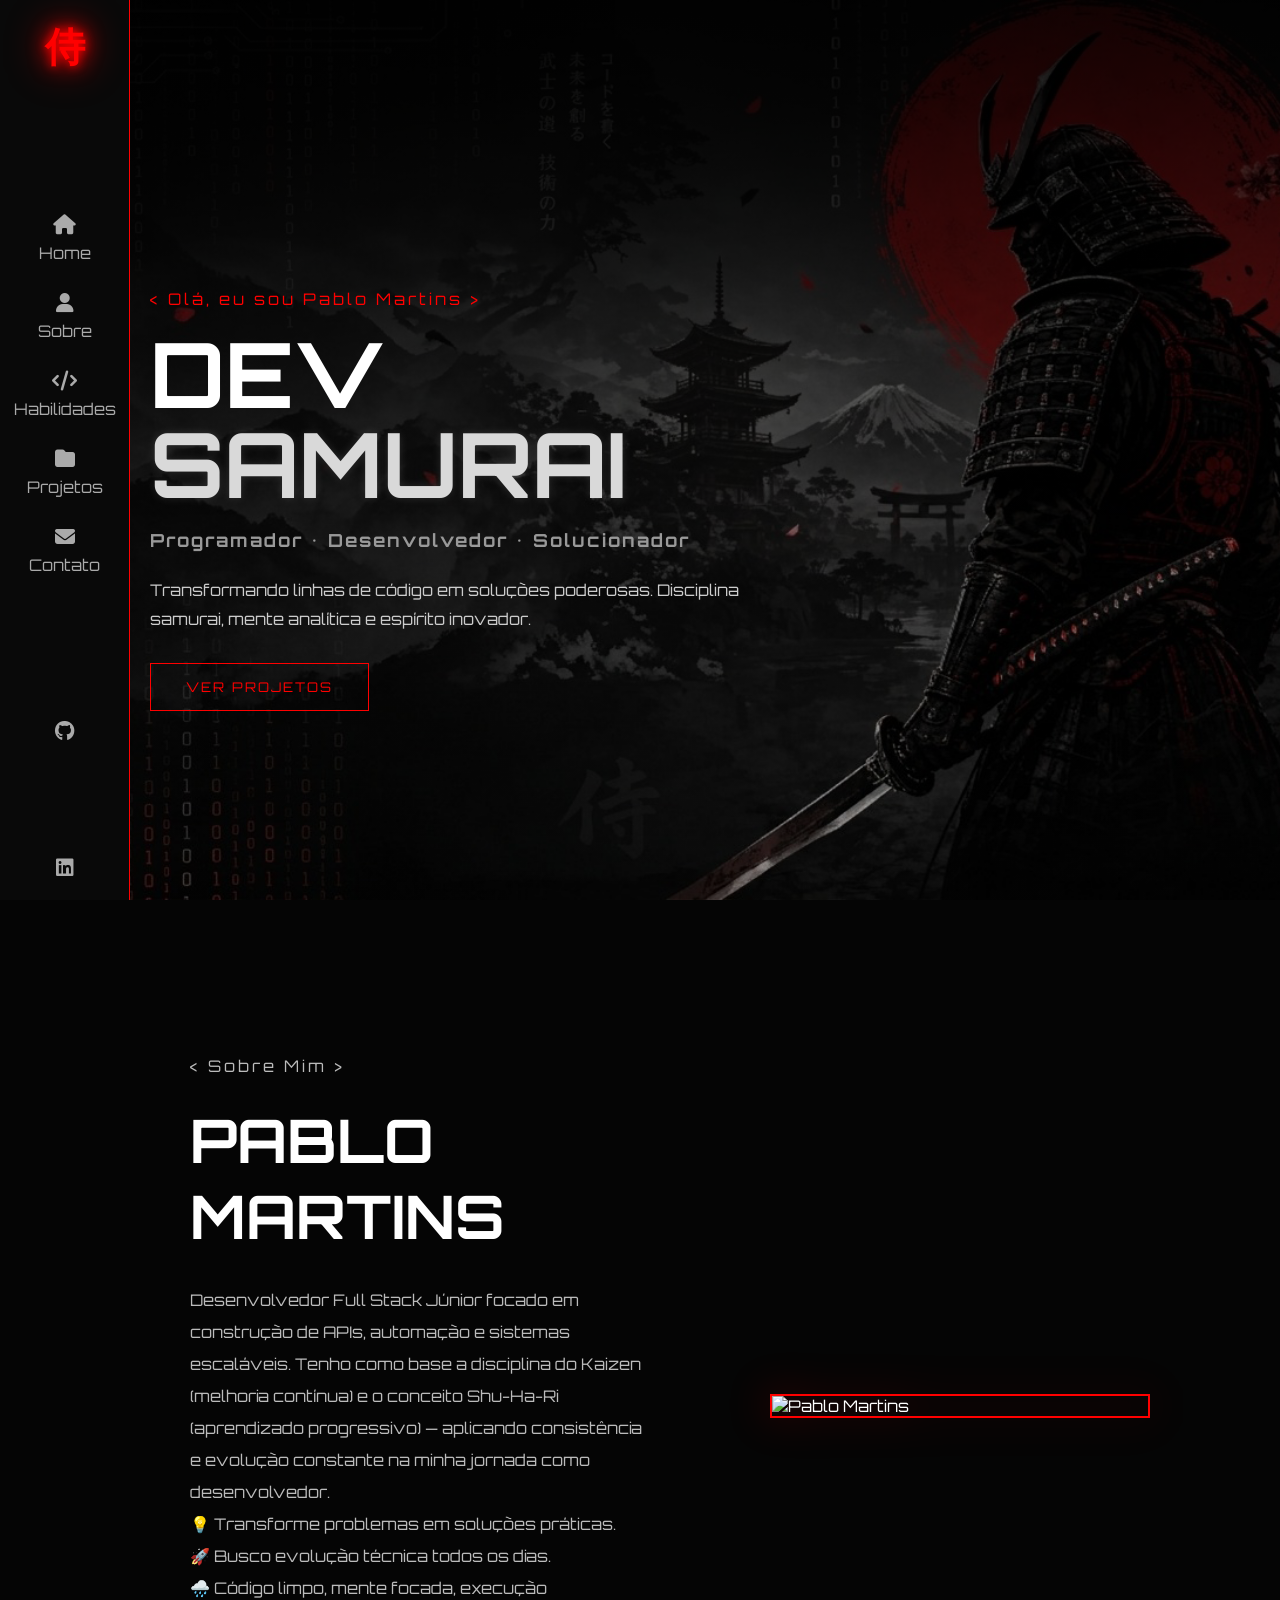
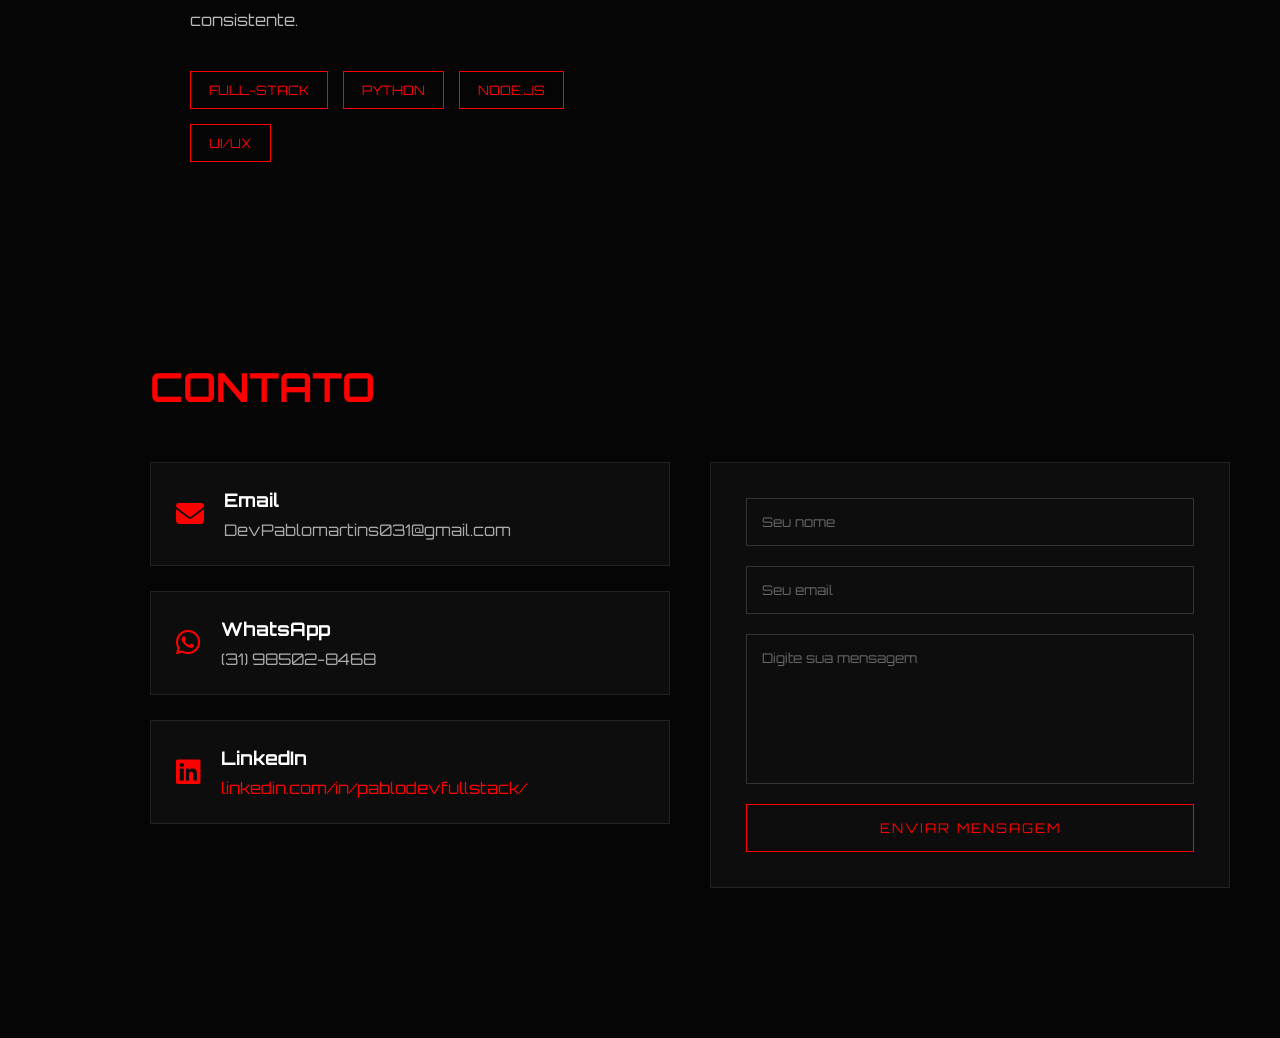
==== index.html @ 0fcc684b "refactor: recria arquitetura profissional do portfolio" ====
<!doctype html>
<html lang="pt-BR">

<head>
  <meta charset="UTF-8" />
  <meta name="viewport" content="width=device-width, initial-scale=1.0" />

  <title>Dev Samurai | Portfólio</title>

  <!-- CSS -->
  <link rel="stylesheet" href="assets/css/style.css" />

  <!-- Fonte futurista -->
  <link href="https://fonts.googleapis.com/css2?family=Orbitron:wght@400;700&display=swap" rel="stylesheet" />

  <!-- Ícones -->
  <link rel="stylesheet" href="https://cdnjs.cloudflare.com/ajax/libs/font-awesome/6.5.1/css/all.min.css" />
</head>

<body>
  <!-- FUNDO -->
  <div class="background"></div>

  <!-- BARRA LATERAL -->
  <aside class="sidebar">
    <div class="logo">
      <h1>侍</h1>
    </div>
    <nav>
      <ul>
        <li>
          <a href="#home">
            <i class="fa-solid fa-house"></i>
            Home
          </a>
        </li>

        <li>
          <a href="#sobre">
            <i class="fa-solid fa-user"></i>
            Sobre
          </a>
        </li>

        <li>
          <a href="habilidades.html">
            <i class="fa-solid fa-code"></i>
            Habilidades
          </a>
        </li>

        <li>
          <a href="projetos.html">
            <i class="fa-solid fa-folder"></i>
            Projetos
          </a>
        </li>

        <li>
          <a href="#contato">
            <i class="fa-solid fa-envelope"></i>
            Contato
          </a>
        </li>
      </ul>
    </nav>

    <!-- REDES -->
    <div class="social">
      <a href="https://github.com/PabloMartins031" target="_blank">
        <i class="fa-brands fa-github"></i>
      </a>
    </div>
    <div class="social">
      <a href="https://www.linkedin.com/in/pablodevfullstack/" target="_blank">
        <i class="fa-brands fa-linkedin"></i>
      </a>
    </div>
  </aside>
  <main class="content">
    <section id="home" class="hero">
      <div class="hero-txt">
        <p class="small-txt">&lt; Olá, eu sou Pablo Martins &gt;</p>
        <h1>
          DEV <br />
          <span>Samurai </span>
        </h1>
        <h2>Programador • Desenvolvedor • Solucionador</h2>
        <p class="descricao">
          Transformando linhas de código em soluções poderosas. Disciplina
          samurai, mente analítica e espírito inovador.
        </p>
        <button>Ver Projetos</button>
      </div>
      <!-- IMAGEM -->
      <div class="hero-image">
        <!-- <img src="" alt="Samurai" /> -->
      </div>
    </section>
    <section id="sobre" class="about">

      <div class="about-content">

        <!-- TEXTO -->

        <div class="about-text">

          <p class="about-small">
            &lt; Sobre Mim &gt;
          </p>

          <h2>
            Pablo Martins
          </h2>

          <p>
            Desenvolvedor Full Stack Júnior focado em construção de APIs, automação e sistemas escaláveis.

            Tenho como base a disciplina do Kaizen (melhoria contínua) e o conceito Shu-Ha-Ri (aprendizado progressivo)
            — aplicando consistência e evolução constante na minha jornada como desenvolvedor.
            <br>
            💡 Transforme problemas em soluções práticas.
            <br>
            🚀 Busco evolução técnica todos os dias.
            <br>
            🌧️ Código limpo, mente focada, execução consistente.
          </p>


          <div class="about-tags">

            <span>Full-Stack</span>

            <span>Python</span>

            <span>Node.js</span>

            <span>UI/UX</span>

          </div>

        </div>


        <!-- FOTO -->

        <div class="about-image">

          <img src="ASSETS/images/Perfil.jpeg" alt="Pablo Martins">

        </div>

      </div>

    </section>

    <!-- CONTATO -->

    <section id="contato" class="contact">

      <h2>Contato</h2>

      <div class="contact-container">

        <!-- INFORMAÇÕES -->

        <div class="contact-info">

          <div class="contact-card">

            <i class="fa-solid fa-envelope"></i>

            <div>
              <h3>Email</h3>
              <p>DevPablomartins031@gmail.com</p>
            </div>

          </div>

          <div class="contact-card">

            <i class="fa-brands fa-whatsapp"></i>

            <div>
              <h3>WhatsApp</h3>
              <p>(31) 98502-8468</p>
            </div>

          </div>

          <div class="contact-card">

            <i class="fa-brands fa-linkedin"></i>

            <div>

              <h3>LinkedIn</h3>

              <p>
                <a href="https://www.linkedin.com/in/pablodevfullstack/" target="_blank" rel="noopener noreferrer"
                  style="text-decoration:#ff0000 ;">

                  linkedin.com/in/pablodevfullstack/
                </a>
              </p>
            </div>
          </div>
        </div>
        <!-- FORMULÁRIO -->
        <form class="contact-form">

          <input type="text" placeholder="Seu nome">

          <input type="email" placeholder="Seu email">

          <textarea placeholder="Digite sua mensagem"></textarea>

          <button type="submit">

            Enviar Mensagem

          </button>

        </form>

      </div>
    </section>
  </main>
</body>

</html>
---- assets/css/style.css ----
/*Reset*/
*{
    margin:0;
    padding: 0;
    box-sizing: border-box;

}
body{
    background-color:#050505;
    color: white;
    font-family: 'Orbitron',sans-serif;
    overflow-x: hidden;
}
html{
    scroll-behavior: smooth;
}
.background{
    position: fixed;
    width: 100%;
    height: 100vh;
    background:
    linear-gradient(
        rgba(0,0,0,0.9),
        rgba(0,0,0,0.2)
    ),
    url('../images/samurai.png');
    background-size: cover;
    background-position: center;
    z-index:-1;
}
.sidebar{
    position: fixed;
    left: 0;
    top: 0;
    width: 130px;
    height: 100vh;
    background-color: #090909 ;
    border-right: 1px solid #ff0000;
    display: flex;
    flex-direction: column;
    justify-content: space-between;
    align-items: center;
    padding: 20px 0;
}
.logo h1{
    color: #ff0000;
    font-size: 40px;
   text-shadow:
    0 0 10px #ff0000,
    0 0 20px #ff0000,
    0 0 40px #ff0000;
    animation:
    flicker 6s infinite;
}
@keyframes flicker{

    0%,
    18%,
    22%,
    25%,
    53%,
    57%,
    100%{

        opacity: 0.8;

        text-shadow:
        0 0 10px #ff0000,
        0 0 20px #ff0000,
        0 0 40px #ff0000;
    }

    20%,
    24%,
    55%{

        opacity: 0.5;

        text-shadow: none;
    }
}
.sidebar nav ul{
    list-style: none;
}
.sidebar nav ul li{
    margin: 30px 0;

}
.sidebar nav ul li a{
    text-decoration: none;
    color: #aaa;
    display: flex;
    flex-direction: column;
    align-items: center;
    gap: 8px;
    transition: 0.3s;
}

.sidebar nav ul li a:hover{
    color: #ff0000;
    transform: scale(1.1);
    text-shadow: 0 0 10px #ff0000;
}
.sidebar i{
    font-size: 20px;
}
.social{
    display: flex;
    flex-direction: column;
    gap: 20px;
}
.social a{
    color: #aaa;
    font-size: 22px;
    transition: 0.3s;
}
.social a:hover{
    color: #ff0000;
    transform: translateY(-5px);
}
.content{
    margin-left: 100px;
    padding: 50px;
}
.hero{
    min-height: 100vh;
    display: flex;
    justify-content: space-between;
    align-items: center;
    gap: 50px;
}
.hero-txt{
    max-width: 600px;
}
.small-txt{
    color: #ff0000;
    margin-bottom: 20px;
    letter-spacing: 3px;
}
.hero-txt h1{
    font-size: 90px;
    line-height: 90px;
    margin-bottom: 20px;
    text-transform: uppercase;
}
.hero-txt h1 span{
    color: #d9d9d9 ;
    text-shadow: 0 0 10px  #ffffff20;
}
.hero-txt h2{
    color: #999;
    margin-bottom: 25px;
    font-size: 18px;
    letter-spacing: 2px;
}
.descricao{
    color:#ccc;
    line-height: 1.8;
    margin-bottom: 30px;
}
button{
    background: transparent;
    color: #ff0000;
    border: 1px solid #ff0000;
    padding: 15px 35px;
    cursor: pointer;
    font-family: inherit;
    text-transform: uppercase;
    letter-spacing: 2px;
    transition: 0.4s;

}
button:hover{
    background-color: #ff0000;
    color: #050505;
    font-weight: 700;
    text-shadow:
    0 0 3px rgba(0,0,0,0.5);
    box-shadow:
    0 0 5px #ff0000,
    0 0 20px #ff0000,
    0 0 40px #ff000050;

    transform: translateY(-5px);
}
.hero-image img{
    width:  500px;
    filter:drop-shadow(0 0 20px #ff0000);
    animation: float 4s ease-in-out infinite;
}
@keyframes float{

    0%{
        transform: translateY(0px);
    }

    50%{
        transform: translateY(-20px);
    }

    
    100%{
        transform: translateY(0px);
    }
}

/* =========================================
   CONTATO
========================================= */

.contact{

    padding: 100px 0;
}


/* TÍTULO */

.contact h2{

    font-size: 40px;

    color: #ff0000;

    margin-bottom: 50px;

    text-transform: uppercase;
}


/* CONTAINER */

.contact-container{

    display: grid;

    grid-template-columns:
    repeat(auto-fit,minmax(320px,1fr));

    gap: 40px;
}


/* INFO */

.contact-info{

    display: flex;

    flex-direction: column;

    gap: 25px;
}


/* CARD */

.contact-card{

    background:
    rgba(15,15,15,0.9);

    border: 1px solid #222;

    padding: 25px;

    display: flex;

    align-items: center;

    gap: 20px;

    transition: 0.4s;
}


/* HOVER */

.contact-card:hover{

    transform: translateX(10px);

    border-color: #ff0000;

    box-shadow:
    0 0 20px #ff000020;
}


/* ÍCONE */

.contact-card i{

    font-size: 28px;

    color: #ff0000;
}


/* TÍTULO CARD */

.contact-card h3{

    margin-bottom: 8px;
}


/* TEXTO */

.contact-card p{

    color: #aaa;
}


/* FORMULÁRIO */

.contact-form{

    background:
    rgba(15,15,15,0.9);

    border: 1px solid #222;

    padding: 35px;

    display: flex;

    flex-direction: column;

    gap: 20px;
}


/* INPUTS */

.contact-form input,
.contact-form textarea{

    background: transparent;

    border: 1px solid #333;

    padding: 15px;

    color: white;

    font-family: inherit;

    outline: none;

    transition: 0.3s;
}


/* TEXTAREA */

.contact-form textarea{

    min-height: 150px;

    resize: none;
}


/* FOCUS */

.contact-form input:focus,
.contact-form textarea:focus{

    border-color: #ff0000;

    box-shadow:
    0 0 10px #ff000020;
}


/* PLACEHOLDER */

.contact-form input::placeholder,
.contact-form textarea::placeholder{

    color: #666;
}
.contact-card a{
     text-decoration: none;
    color: #ff0000;
}

/* =========================================
   ABOUT
========================================= */

.about{

    min-height: 100vh;

    padding: 100px 40px;

    display: flex;

    align-items: center;
}


/* =========================================
   CONTAINER
========================================= */

.about-content{

    width: 100%;

    display: flex;

    justify-content: space-between;

    align-items: center;

    gap: 80px;
}


/* =========================================
   TEXTO
========================================= */

.about-text{

    flex: 1;
}


.about-small{

    color: #ff0000;

    letter-spacing: 3px;

    margin-bottom: 20px;
}


.about-text h2{

    font-size: 60px;

    margin-bottom: 30px;

    text-transform: uppercase;
}


.about-text p{

    color: #bbb;

    line-height: 2;

    max-width: 700px;
}


/* =========================================
   TAGS
========================================= */

.about-tags{

    display: flex;

    flex-wrap: wrap;

    gap: 15px;

    margin-top: 35px;
}


.about-tags span{

    border: 1px solid #ff0000;

    padding: 10px 18px;

    color: #ff0000;

    font-size: 13px;

    text-transform: uppercase;

    transition: 0.4s;
}


.about-tags span:hover{

    background-color: #ff0000;

    color: #050505;

    box-shadow:
    0 0 15px #ff000050;
}


/* =========================================
   FOTO
========================================= */

.about-image{

    flex: 1;

    display: flex;

    justify-content: center;
}


.about-image img{

    width: 100%;

    max-width: 380px;

    border: 2px solid #ff0000;

    filter:
    drop-shadow(0 0 20px #ff000050);

    transition: 0.5s;
}


/* =========================================
   HOVER FOTO
========================================= */

.about-image img:hover{

    transform:
    scale(1.03);

    box-shadow:
    0 0 30px #ff000050;
}


/* =========================================
   RESPONSIVO
========================================= */

@media(max-width: 992px){

    .about-content{

        flex-direction: column-reverse;

        text-align: center;
    }

    .about-tags{

        justify-content: center;
    }

    .about-text h2{

        font-size: 45px;
    }
}


@media(max-width: 768px){

    .about{

        padding: 70px 20px;
    }

    .about-text h2{

        font-size: 36px;
    }

    .about-image img{

        max-width: 280px;
    }
}
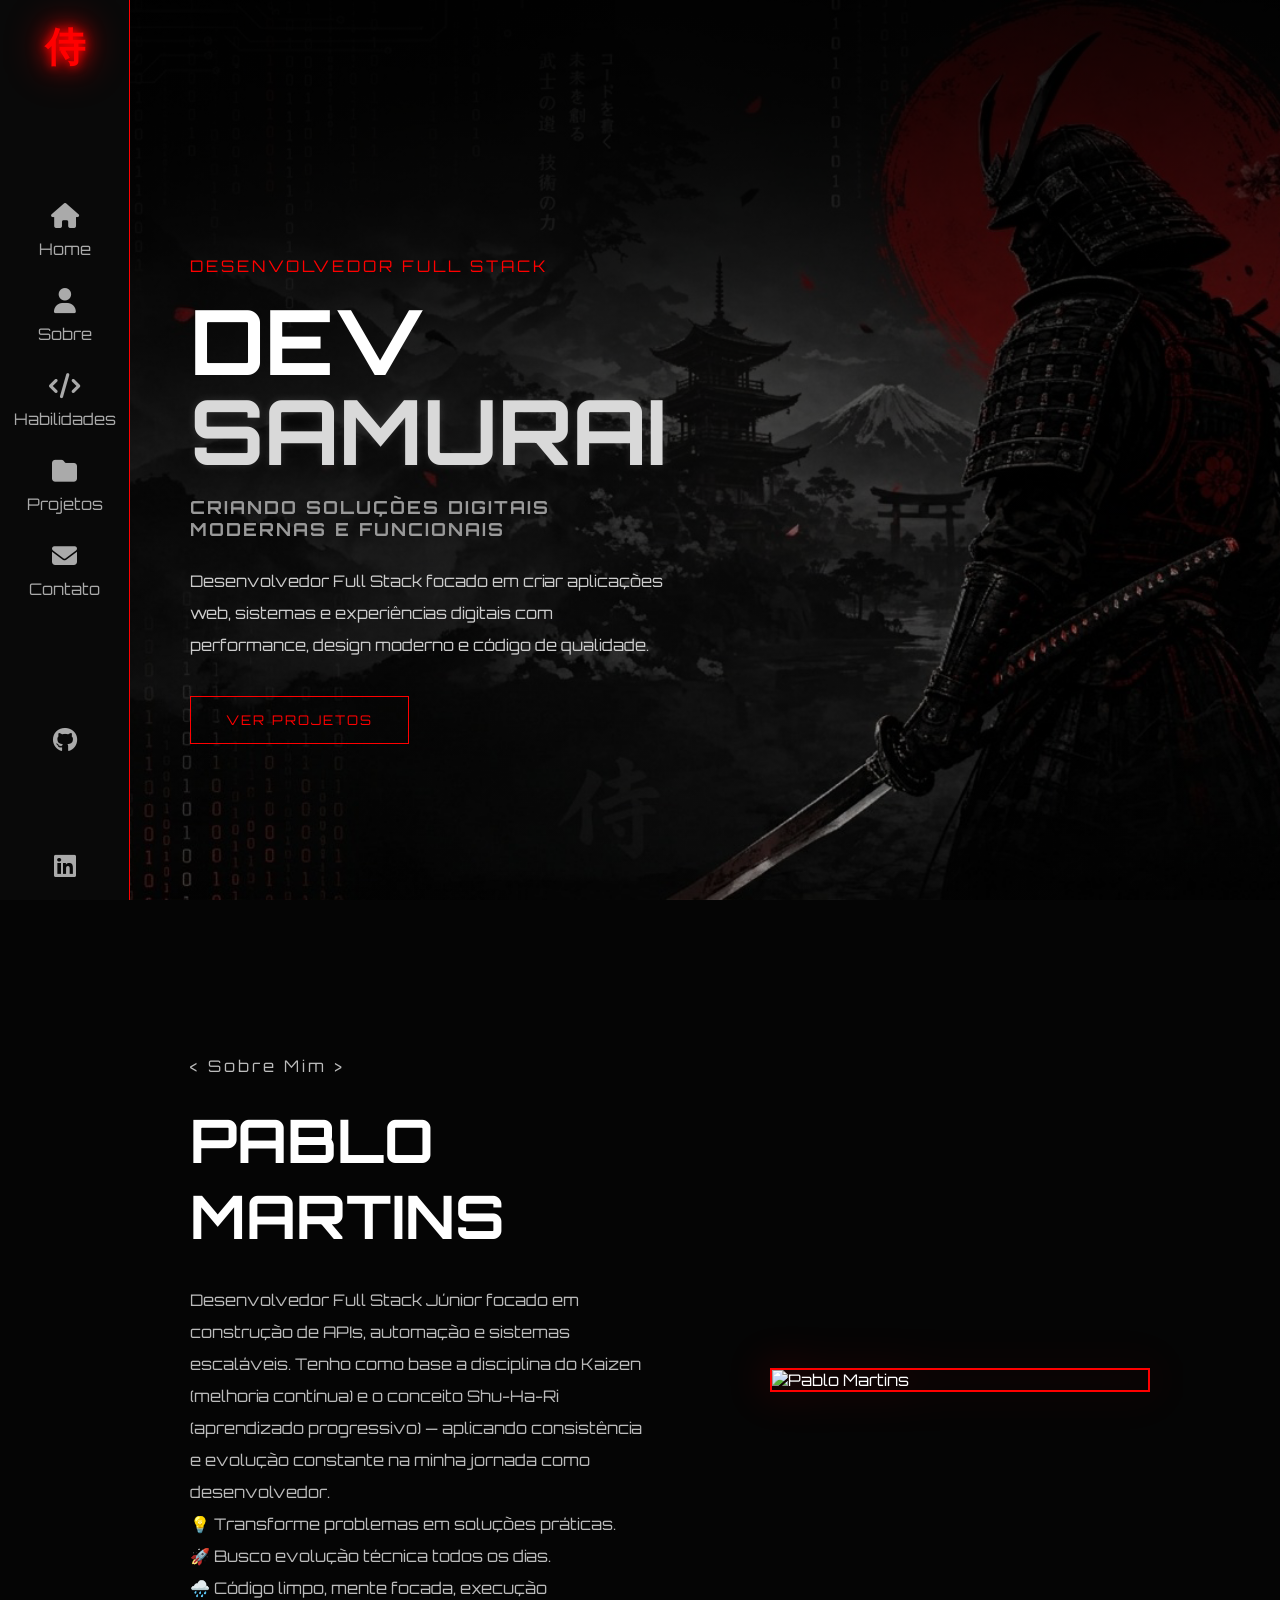
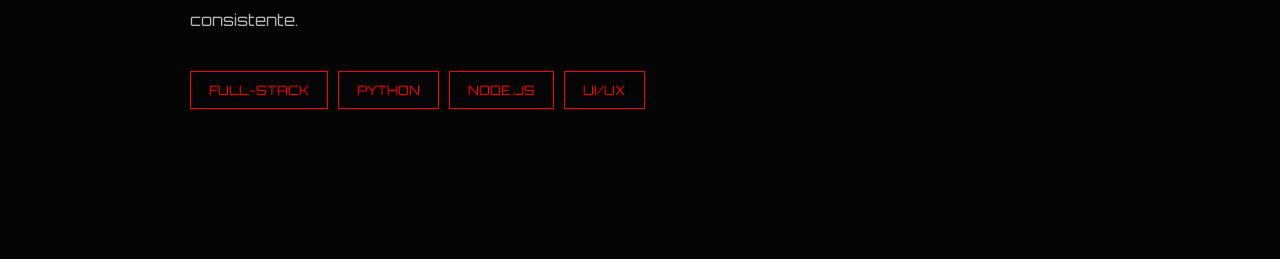
==== commit 840691ad: "feat: cria página de contato, ajusta layout e atualiza descrição de projeto" ====
--- a/index.html
+++ b/index.html
@@ -29,7 +29,7 @@
     <nav>
       <ul>
         <li>
-          <a href="#home">
+          <a href="#Home">
             <i class="fa-solid fa-house"></i>
             Home
           </a>
@@ -57,7 +57,7 @@
         </li>
 
         <li>
-          <a href="#contato">
+          <a href="contato.html">
             <i class="fa-solid fa-envelope"></i>
             Contato
           </a>
@@ -78,25 +78,43 @@
     </div>
   </aside>
   <main class="content">
-    <section id="home" class="hero">
-      <div class="hero-txt">
-        <p class="small-txt">&lt; Olá, eu sou Pablo Martins &gt;</p>
-        <h1>
-          DEV <br />
-          <span>Samurai </span>
-        </h1>
-        <h2>Programador • Desenvolvedor • Solucionador</h2>
-        <p class="descricao">
-          Transformando linhas de código em soluções poderosas. Disciplina
-          samurai, mente analítica e espírito inovador.
-        </p>
-        <button>Ver Projetos</button>
-      </div>
-      <!-- IMAGEM -->
-      <div class="hero-image">
-        <!-- <img src="" alt="Samurai" /> -->
-      </div>
-    </section>
+    <section class="hero" id="Home">
+
+    <div class="hero-content">
+
+        <div class="hero-txt">
+
+            <p class="small-txt">DESENVOLVEDOR FULL STACK</p>
+
+            <h1>
+                DEV <span>SAMURAI</span>
+            </h1>
+
+            <h2>
+                Criando soluções digitais modernas e funcionais
+            </h2>
+
+            <p class="descricao">
+                Desenvolvedor Full Stack focado em criar aplicações web,
+                sistemas e experiências digitais com performance,
+                design moderno e código de qualidade.
+            </p>
+            <a href="projetos.html">
+              <button >
+                  Ver Projetos
+              </button>
+
+            </a>
+
+        </div>
+
+        <div class="hero-image">
+            <!-- Sua imagem/avatar -->
+        </div>
+
+    </div>
+
+</section>
     <section id="sobre" class="about">
 
       <div class="about-content">
@@ -146,7 +164,7 @@
 
         <div class="about-image">
 
-          <img src="ASSETS/images/Perfil.jpeg" alt="Pablo Martins">
+          <img src="ASSETS/images/Meu perfil git.jpg" alt="Pablo Martins">
 
         </div>
 
@@ -156,75 +174,7 @@
 
     <!-- CONTATO -->
 
-    <section id="contato" class="contact">
-
-      <h2>Contato</h2>
-
-      <div class="contact-container">
-
-        <!-- INFORMAÇÕES -->
-
-        <div class="contact-info">
-
-          <div class="contact-card">
-
-            <i class="fa-solid fa-envelope"></i>
-
-            <div>
-              <h3>Email</h3>
-              <p>DevPablomartins031@gmail.com</p>
-            </div>
-
-          </div>
-
-          <div class="contact-card">
-
-            <i class="fa-brands fa-whatsapp"></i>
-
-            <div>
-              <h3>WhatsApp</h3>
-              <p>(31) 98502-8468</p>
-            </div>
-
-          </div>
-
-          <div class="contact-card">
-
-            <i class="fa-brands fa-linkedin"></i>
-
-            <div>
-
-              <h3>LinkedIn</h3>
-
-              <p>
-                <a href="https://www.linkedin.com/in/pablodevfullstack/" target="_blank" rel="noopener noreferrer"
-                  style="text-decoration:#ff0000 ;">
-
-                  linkedin.com/in/pablodevfullstack/
-                </a>
-              </p>
-            </div>
-          </div>
-        </div>
-        <!-- FORMULÁRIO -->
-        <form class="contact-form">
-
-          <input type="text" placeholder="Seu nome">
-
-          <input type="email" placeholder="Seu email">
-
-          <textarea placeholder="Digite sua mensagem"></textarea>
-
-          <button type="submit">
-
-            Enviar Mensagem
-
-          </button>
-
-        </form>
-
-      </div>
-    </section>
+    
   </main>
 </body>
 
--- a/assets/css/style.css
+++ b/assets/css/style.css
@@ -92,7 +92,7 @@
     display: flex;
     flex-direction: column;
     align-items: center;
-    gap: 8px;
+    gap: 10px;
     transition: 0.3s;
 }
 
@@ -102,7 +102,7 @@
     text-shadow: 0 0 10px #ff0000;
 }
 .sidebar i{
-    font-size: 20px;
+    font-size: 25px;
 }
 .social{
     display: flex;
@@ -122,60 +122,136 @@
     margin-left: 100px;
     padding: 50px;
 }
-.hero{
+.hero {
+
     min-height: 100vh;
-    display: flex;
+
+    padding: 100px 40px;
+
+    display: flex;
+
+    align-items: center;
+}
+
+
+/* =========================================
+   CONTAINER
+========================================= */
+
+.hero-content {
+
+    width: 100%;
+
+    display: flex;
+
     justify-content: space-between;
-    align-items: center;
-    gap: 50px;
-}
-.hero-txt{
-    max-width: 600px;
-}
-.small-txt{
-    color: #ff0000;
+
+    align-items: center;
+
+    gap: 80px;
+}
+
+
+/* =========================================
+   TEXTO
+========================================= */
+
+.hero-txt {
+
+    flex: 1;
+
+    max-width: 700px;
+}
+
+.small-txt {
+
+    color: #ff0000;
+
+    letter-spacing: 3px;
+
     margin-bottom: 20px;
-    letter-spacing: 3px;
-}
-.hero-txt h1{
+
+    text-transform: uppercase;
+}
+
+.hero-txt h1 {
+
     font-size: 90px;
-    line-height: 90px;
+
+    line-height: 1;
+
     margin-bottom: 20px;
+
     text-transform: uppercase;
 }
-.hero-txt h1 span{
-    color: #d9d9d9 ;
-    text-shadow: 0 0 10px  #ffffff20;
-}
-.hero-txt h2{
+
+.hero-txt h1 span {
+
+    color: #d9d9d9;
+
+    text-shadow:
+    0 0 10px #ffffff20;
+}
+
+.hero-txt h2 {
+
     color: #999;
+
+    font-size: 18px;
+
+    letter-spacing: 2px;
+
     margin-bottom: 25px;
-    font-size: 18px;
+
+    text-transform: uppercase;
+}
+
+.descricao {
+
+    color: #ccc;
+
+    line-height: 2;
+
+    margin-bottom: 35px;
+}
+
+
+/* =========================================
+   BOTÃO
+========================================= */
+
+.hero button {
+
+    background: transparent;
+
+    color: #ff0000;
+
+    border: 1px solid #ff0000;
+
+    padding: 15px 35px;
+
+    cursor: pointer;
+
+    font-family: inherit;
+
+    text-transform: uppercase;
+
     letter-spacing: 2px;
-}
-.descricao{
-    color:#ccc;
-    line-height: 1.8;
-    margin-bottom: 30px;
-}
-button{
-    background: transparent;
-    color: #ff0000;
-    border: 1px solid #ff0000;
-    padding: 15px 35px;
-    cursor: pointer;
-    font-family: inherit;
-    text-transform: uppercase;
-    letter-spacing: 2px;
+
     transition: 0.4s;
-
-}
-button:hover{
+}
+
+.hero button:hover {
+
     background-color: #ff0000;
+
     color: #050505;
+
     font-weight: 700;
+
     text-shadow:
     0 0 3px rgba(0,0,0,0.5);
+
     box-shadow:
     0 0 5px #ff0000,
     0 0 20px #ff0000,
@@ -183,274 +259,164 @@
 
     transform: translateY(-5px);
 }
-.hero-image img{
-    width:  500px;
-    filter:drop-shadow(0 0 20px #ff0000);
-    animation: float 4s ease-in-out infinite;
-}
-@keyframes float{
-
-    0%{
-        transform: translateY(0px);
-    }
-
-    50%{
-        transform: translateY(-20px);
-    }
-
-    
-    100%{
-        transform: translateY(0px);
-    }
-}
-
-/* =========================================
-   CONTATO
-========================================= */
-
-.contact{
-
-    padding: 100px 0;
-}
-
-
-/* TÍTULO */
-
-.contact h2{
-
-    font-size: 40px;
-
-    color: #ff0000;
-
-    margin-bottom: 50px;
+
+
+/* =========================================
+   IMAGEM
+========================================= */
+
+.hero-image {
+
+    flex: 1;
+
+    display: flex;
+
+    justify-content: center;
+
+    align-items: center;
+}
+
+
+/* =========================================
+   TABLET
+========================================= */
+
+@media(max-width:992px){
+
+    .hero{
+
+        padding: 80px 30px;
+    }
+
+    .hero-content{
+
+        gap: 50px;
+    }
+
+    .hero-txt h1{
+
+        font-size: 70px;
+    }
+}
+
+
+/* =========================================
+   MOBILE
+========================================= */
+
+@media(max-width:768px){
+
+    .hero{
+
+        padding: 60px 20px;
+    }
+
+    .hero-content{
+
+        flex-direction: column;
+
+        text-align: center;
+
+        gap: 40px;
+    }
+
+    .hero-txt h1{
+
+        font-size: 55px;
+    }
+
+    .hero-txt h2{
+
+        font-size: 16px;
+    }
+}
+
+
+/* =========================================
+   MOBILE PEQUENO
+========================================= */
+
+@media(max-width:480px){
+
+    .hero-txt h1{
+
+        font-size: 42px;
+    }
+
+    .hero-txt h2{
+
+        font-size: 14px;
+    }
+
+    .hero button{
+
+        width: 100%;
+    }
+}
+/* =========================================
+   ABOUT
+========================================= */
+
+.about{
+
+    min-height: 33vh;
+
+    padding: 100px 40px;
+
+    display: flex;
+
+    align-items: center;
+}
+
+
+/* =========================================
+   CONTAINER
+========================================= */
+
+.about-content{
+
+    width: 100%;
+
+    display: flex;
+
+    justify-content: space-between;
+
+    align-items: center;
+
+    gap: 80px;
+}
+
+
+/* =========================================
+   TEXTO
+========================================= */
+
+.about-text{
+
+    flex: 1;
+}
+
+
+.about-small{
+
+    color: #ff0000;
+
+    letter-spacing: 3px;
+
+    margin-bottom: 20px;
+}
+
+
+.about-text h2{
+
+    font-size: 60px;
+
+    margin-bottom: 30px;
 
     text-transform: uppercase;
 }
 
 
-/* CONTAINER */
-
-.contact-container{
-
-    display: grid;
-
-    grid-template-columns:
-    repeat(auto-fit,minmax(320px,1fr));
-
-    gap: 40px;
-}
-
-
-/* INFO */
-
-.contact-info{
-
-    display: flex;
-
-    flex-direction: column;
-
-    gap: 25px;
-}
-
-
-/* CARD */
-
-.contact-card{
-
-    background:
-    rgba(15,15,15,0.9);
-
-    border: 1px solid #222;
-
-    padding: 25px;
-
-    display: flex;
-
-    align-items: center;
-
-    gap: 20px;
-
-    transition: 0.4s;
-}
-
-
-/* HOVER */
-
-.contact-card:hover{
-
-    transform: translateX(10px);
-
-    border-color: #ff0000;
-
-    box-shadow:
-    0 0 20px #ff000020;
-}
-
-
-/* ÍCONE */
-
-.contact-card i{
-
-    font-size: 28px;
-
-    color: #ff0000;
-}
-
-
-/* TÍTULO CARD */
-
-.contact-card h3{
-
-    margin-bottom: 8px;
-}
-
-
-/* TEXTO */
-
-.contact-card p{
-
-    color: #aaa;
-}
-
-
-/* FORMULÁRIO */
-
-.contact-form{
-
-    background:
-    rgba(15,15,15,0.9);
-
-    border: 1px solid #222;
-
-    padding: 35px;
-
-    display: flex;
-
-    flex-direction: column;
-
-    gap: 20px;
-}
-
-
-/* INPUTS */
-
-.contact-form input,
-.contact-form textarea{
-
-    background: transparent;
-
-    border: 1px solid #333;
-
-    padding: 15px;
-
-    color: white;
-
-    font-family: inherit;
-
-    outline: none;
-
-    transition: 0.3s;
-}
-
-
-/* TEXTAREA */
-
-.contact-form textarea{
-
-    min-height: 150px;
-
-    resize: none;
-}
-
-
-/* FOCUS */
-
-.contact-form input:focus,
-.contact-form textarea:focus{
-
-    border-color: #ff0000;
-
-    box-shadow:
-    0 0 10px #ff000020;
-}
-
-
-/* PLACEHOLDER */
-
-.contact-form input::placeholder,
-.contact-form textarea::placeholder{
-
-    color: #666;
-}
-.contact-card a{
-     text-decoration: none;
-    color: #ff0000;
-}
-
-/* =========================================
-   ABOUT
-========================================= */
-
-.about{
-
-    min-height: 100vh;
-
-    padding: 100px 40px;
-
-    display: flex;
-
-    align-items: center;
-}
-
-
-/* =========================================
-   CONTAINER
-========================================= */
-
-.about-content{
-
-    width: 100%;
-
-    display: flex;
-
-    justify-content: space-between;
-
-    align-items: center;
-
-    gap: 80px;
-}
-
-
-/* =========================================
-   TEXTO
-========================================= */
-
-.about-text{
-
-    flex: 1;
-}
-
-
-.about-small{
-
-    color: #ff0000;
-
-    letter-spacing: 3px;
-
-    margin-bottom: 20px;
-}
-
-
-.about-text h2{
-
-    font-size: 60px;
-
-    margin-bottom: 30px;
-
-    text-transform: uppercase;
-}
-
-
 .about-text p{
 
     color: #bbb;
@@ -471,7 +437,7 @@
 
     flex-wrap: wrap;
 
-    gap: 15px;
+    gap: 10px;
 
     margin-top: 35px;
 }
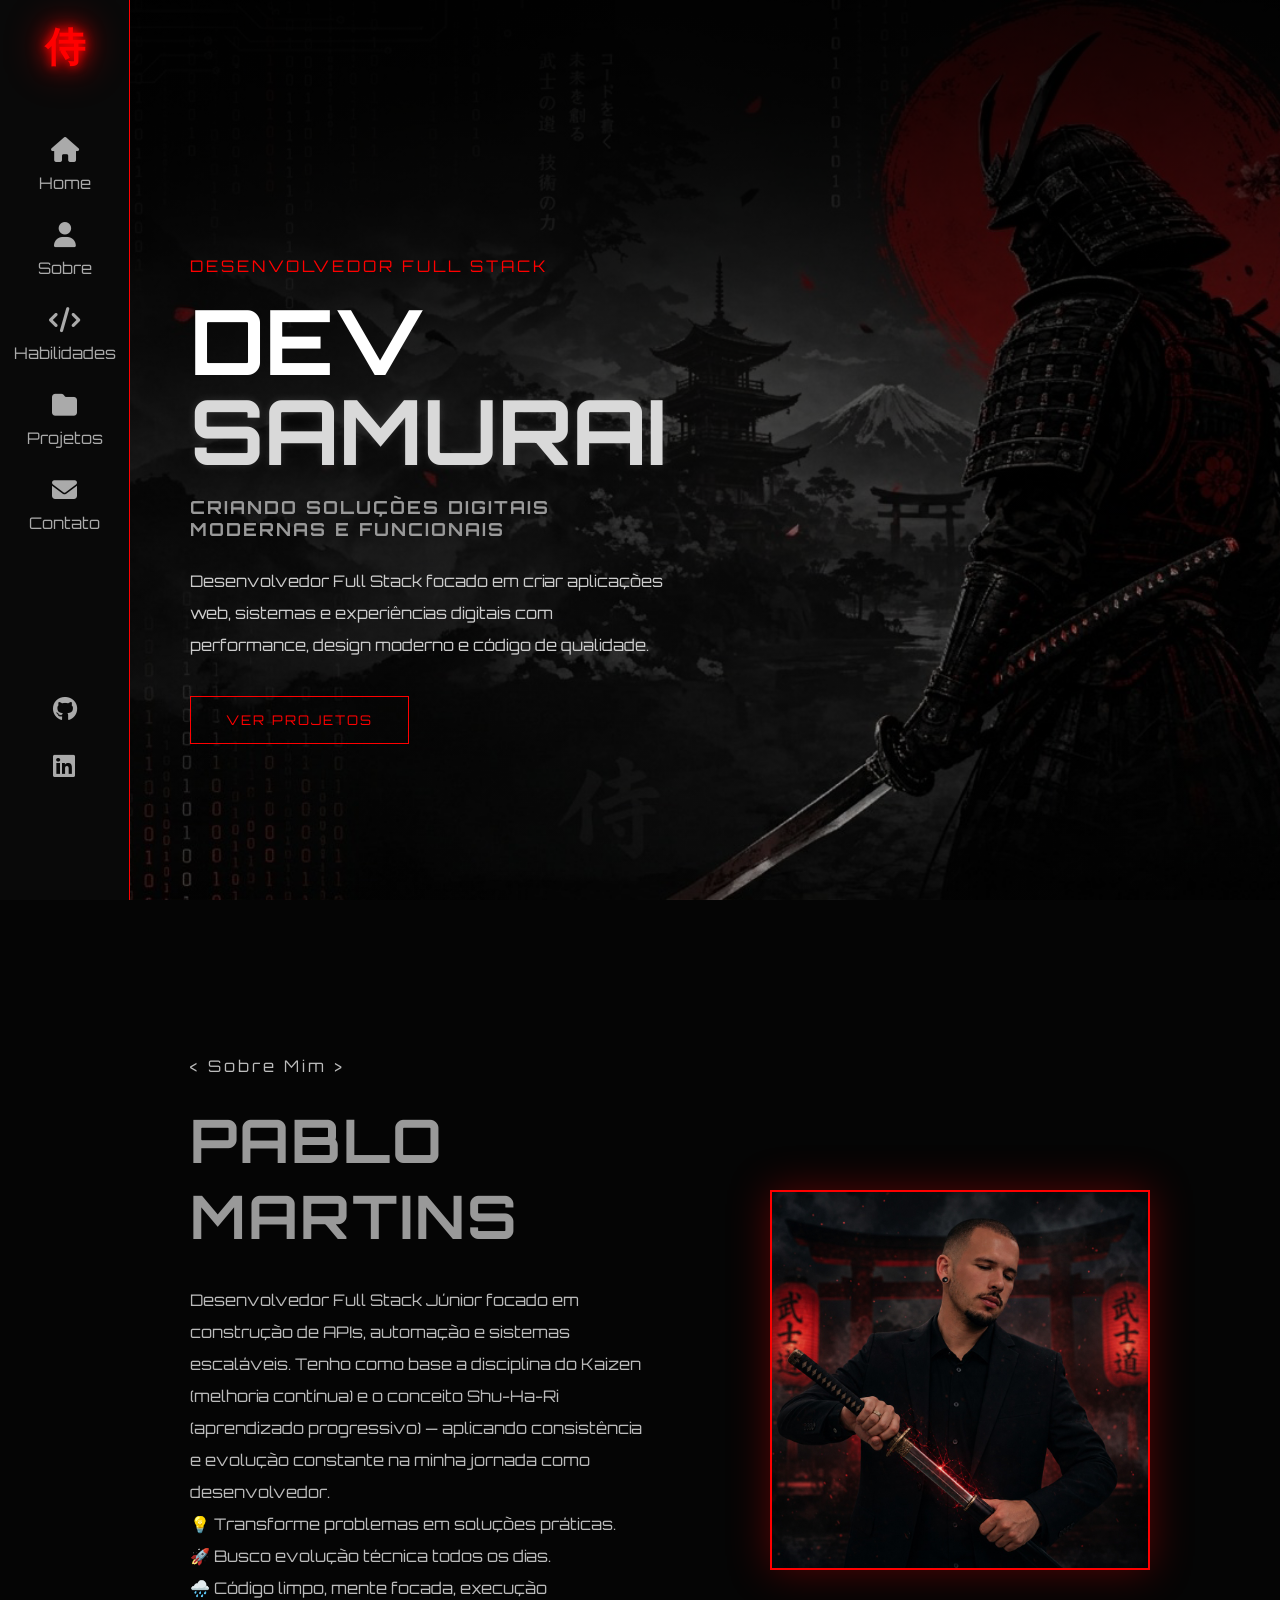
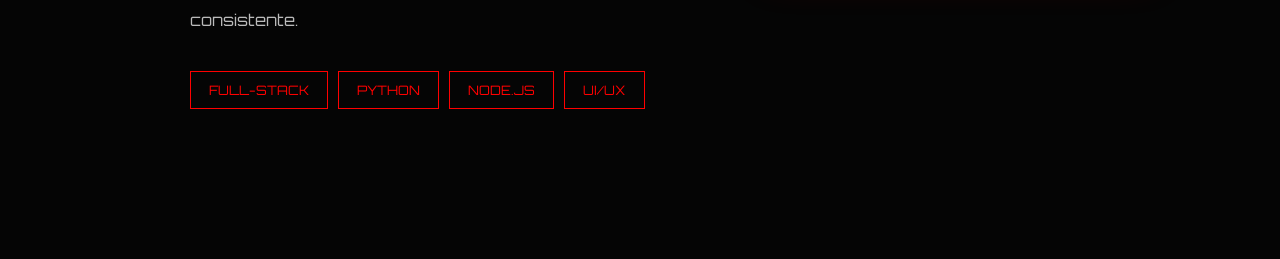
==== commit 20014abd: "feat: implementa backend FastAPI e adiciona funcionalidades JavaScript" ====
--- a/index.html
+++ b/index.html
@@ -29,7 +29,7 @@
     <nav>
       <ul>
         <li>
-          <a href="#Home">
+          <a href="#home">
             <i class="fa-solid fa-house"></i>
             Home
           </a>
@@ -70,51 +70,48 @@
       <a href="https://github.com/PabloMartins031" target="_blank">
         <i class="fa-brands fa-github"></i>
       </a>
-    </div>
-    <div class="social">
+
       <a href="https://www.linkedin.com/in/pablodevfullstack/" target="_blank">
         <i class="fa-brands fa-linkedin"></i>
       </a>
     </div>
   </aside>
   <main class="content">
-    <section class="hero" id="Home">
+    <section class="hero" id="home">
 
-    <div class="hero-content">
+      <div class="hero-content">
 
         <div class="hero-txt">
-
-            <p class="small-txt">DESENVOLVEDOR FULL STACK</p>
-
+          <p class="small-txt">DESENVOLVEDOR FULL STACK</p>
+          
+          <div class="hero-txt reveal">
             <h1>
-                DEV <span>SAMURAI</span>
+              DEV <span>SAMURAI</span>
             </h1>
 
             <h2>
-                Criando soluções digitais modernas e funcionais
+              Criando soluções digitais modernas e funcionais
             </h2>
 
             <p class="descricao">
-                Desenvolvedor Full Stack focado em criar aplicações web,
-                sistemas e experiências digitais com performance,
-                design moderno e código de qualidade.
+              Desenvolvedor Full Stack focado em criar aplicações web,
+              sistemas e experiências digitais com performance,
+              design moderno e código de qualidade.
             </p>
             <a href="projetos.html">
-              <button >
-                  Ver Projetos
-              </button>
-
+              <button>Ver Projetos</button>
             </a>
+          </div>
 
         </div>
 
         <div class="hero-image">
-            <!-- Sua imagem/avatar -->
+          <!-- Sua imagem/avatar -->
         </div>
 
-    </div>
+      </div>
 
-</section>
+    </section>
     <section id="sobre" class="about">
 
       <div class="about-content">
@@ -122,39 +119,40 @@
         <!-- TEXTO -->
 
         <div class="about-text">
+          <div class="hero-txt reveal">
+            <p class="about-small">
+              &lt; Sobre Mim &gt;
+            </p>
+            
+            <h2>
+              Pablo Martins
+            </h2>
+            
+            <p>
+              Desenvolvedor Full Stack Júnior focado em construção de APIs, automação e sistemas escaláveis.
+              
+              Tenho como base a disciplina do Kaizen (melhoria contínua) e o conceito Shu-Ha-Ri (aprendizado progressivo)
+              — aplicando consistência e evolução constante na minha jornada como desenvolvedor.
+              <br>
+              💡 Transforme problemas em soluções práticas.
+              <br>
+              🚀 Busco evolução técnica todos os dias.
+              <br>
+              🌧️ Código limpo, mente focada, execução consistente.
+            </p>
+            
+            
+            <div class="about-tags">
 
-          <p class="about-small">
-            &lt; Sobre Mim &gt;
-          </p>
-
-          <h2>
-            Pablo Martins
-          </h2>
-
-          <p>
-            Desenvolvedor Full Stack Júnior focado em construção de APIs, automação e sistemas escaláveis.
-
-            Tenho como base a disciplina do Kaizen (melhoria contínua) e o conceito Shu-Ha-Ri (aprendizado progressivo)
-            — aplicando consistência e evolução constante na minha jornada como desenvolvedor.
-            <br>
-            💡 Transforme problemas em soluções práticas.
-            <br>
-            🚀 Busco evolução técnica todos os dias.
-            <br>
-            🌧️ Código limpo, mente focada, execução consistente.
-          </p>
-
-
-          <div class="about-tags">
-
-            <span>Full-Stack</span>
-
-            <span>Python</span>
-
-            <span>Node.js</span>
-
-            <span>UI/UX</span>
-
+              <span>Full-Stack</span>
+              
+              <span>Python</span>
+              
+              <span>Node.js</span>
+              
+              <span>UI/UX</span>
+              
+            </div>
           </div>
 
         </div>
@@ -163,8 +161,9 @@
         <!-- FOTO -->
 
         <div class="about-image">
-
-          <img src="ASSETS/images/Meu perfil git.jpg" alt="Pablo Martins">
+          <div class="hero-image reveal">
+            <img src="assets/images/Meu perfil git.jpg" alt="Pablo Martins">
+          </div>
 
         </div>
 
@@ -174,8 +173,12 @@
 
     <!-- CONTATO -->
 
-    
+
   </main>
+  <script src="assets/js/scroll.js"></script>
+  <script src="assets/js/menu.js"></script>
+  <script src="assets/js/reveal.js"></script>
+  <script src="assets/js/main.js"></script>
 </body>
 
 </html>
--- a/assets/css/style.css
+++ b/assets/css/style.css
@@ -107,7 +107,8 @@
 .social{
     display: flex;
     flex-direction: column;
-    gap: 20px;
+    gap: 30px;
+    padding: 100px;
 }
 .social a{
     color: #aaa;
@@ -554,4 +555,25 @@
 
         max-width: 280px;
     }
+}
+/* =========================================
+   REVEAL
+========================================= */
+
+.reveal{
+
+    opacity: 0;
+
+    transform: translateY(50px);
+
+    transition: all .8s ease;
+
+}
+
+.reveal.active{
+
+    opacity: 1;
+
+    transform: translateY(0);
+
 }
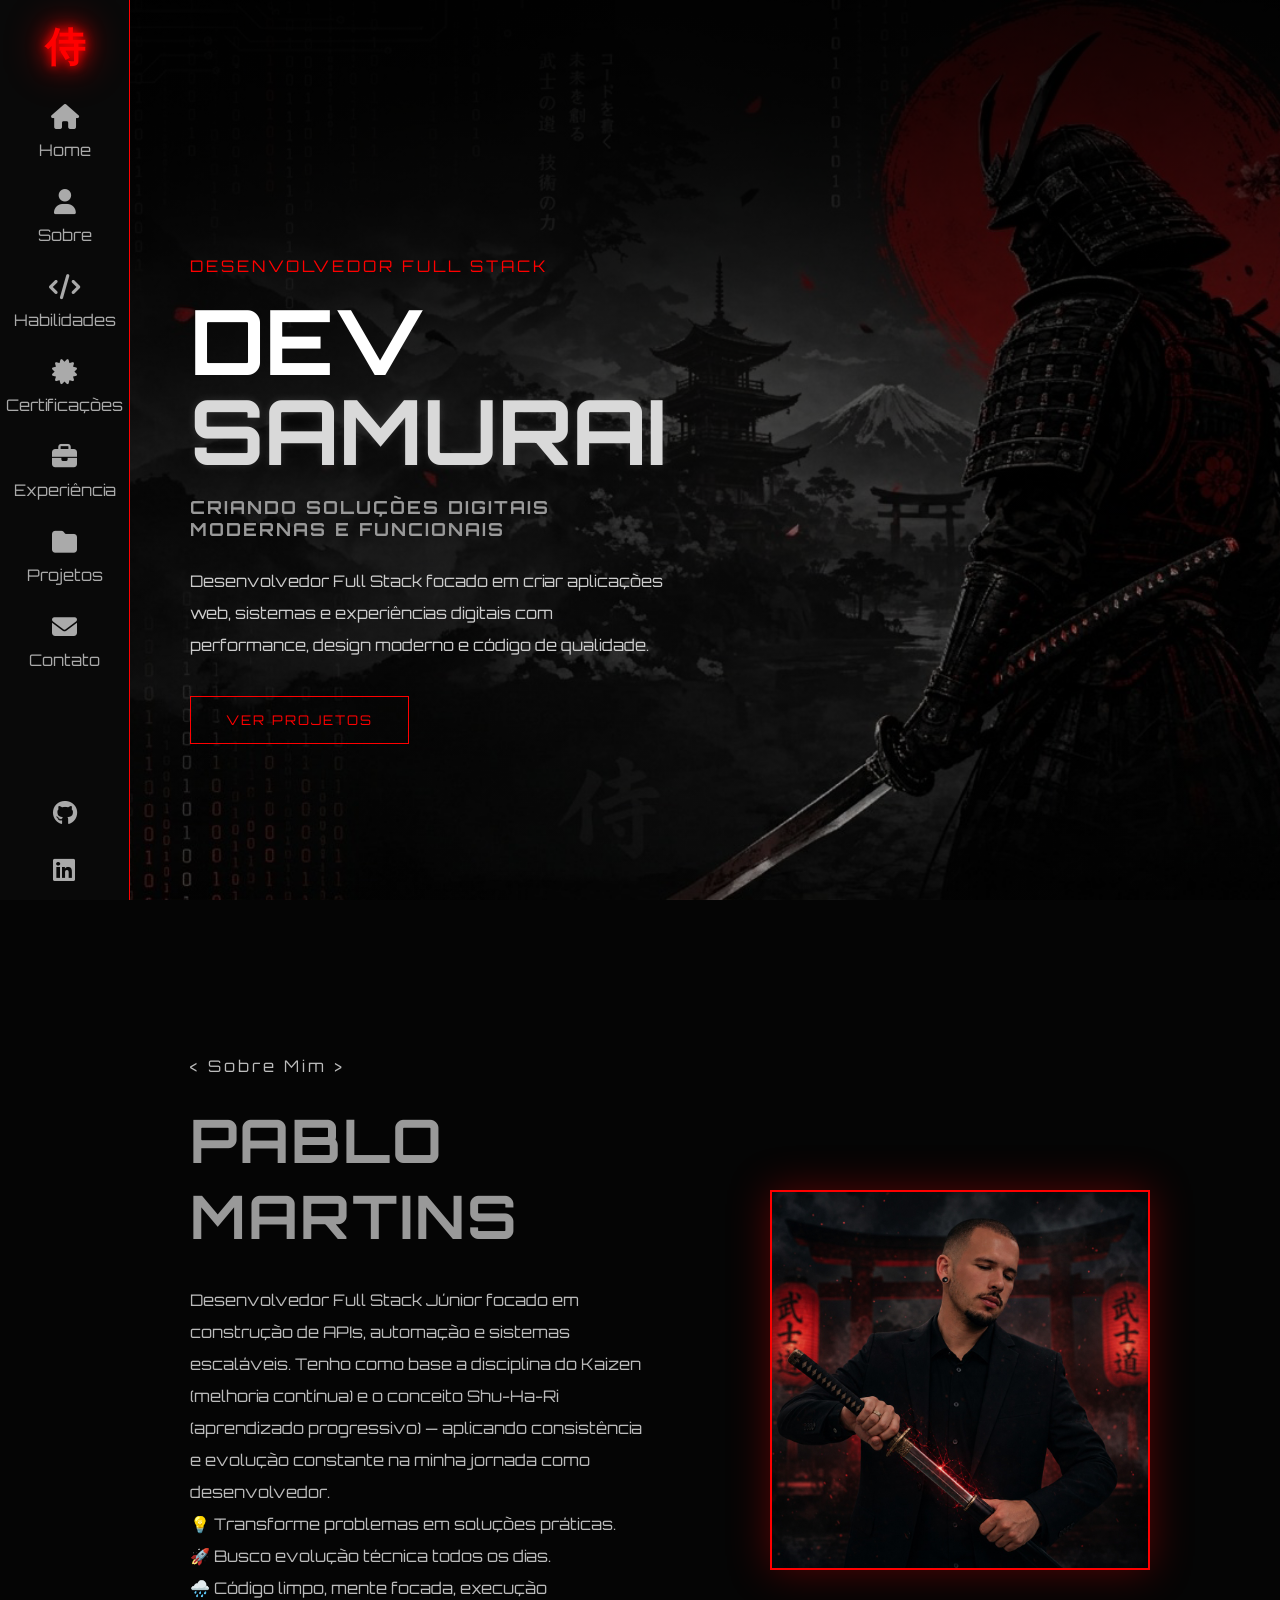
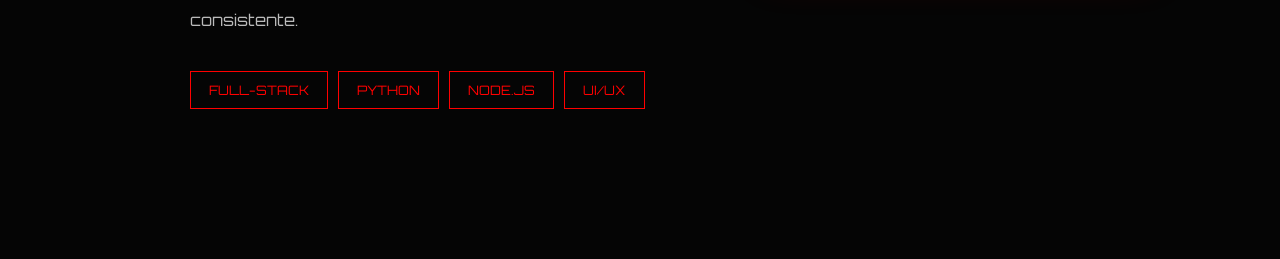
==== commit 55d8e4ef: "feat: adiciona responsividade e novas paginas" ====
--- a/index.html
+++ b/index.html
@@ -29,7 +29,7 @@
     <nav>
       <ul>
         <li>
-          <a href="#home">
+          <a href="#home" class="active">
             <i class="fa-solid fa-house"></i>
             Home
           </a>
@@ -46,6 +46,20 @@
           <a href="habilidades.html">
             <i class="fa-solid fa-code"></i>
             Habilidades
+          </a>
+        </li>
+
+        <li>
+          <a href="certificacoes.html">
+            <i class="fa-solid fa-certificate"></i>
+            Certificações
+          </a>
+        </li>
+
+        <li>
+          <a href="experiencia.html">
+            <i class="fa-solid fa-briefcase"></i>
+            Experiência
           </a>
         </li>
 
--- a/assets/css/style.css
+++ b/assets/css/style.css
@@ -576,4 +576,825 @@
 
     transform: translateY(0);
 
+}
+
+/* =========================================
+   RESPONSIVIDADE — CELULAR
+   DEV SAMURAI
+========================================= */
+
+@media (max-width: 768px) {
+
+    /* =====================================
+       CONFIGURAÇÃO GERAL
+    ===================================== */
+
+    html,
+    body {
+        width: 100%;
+        min-height: 100%;
+        overflow-x: hidden;
+    }
+
+    body {
+        position: relative;
+    }
+
+
+    /* =====================================
+       FUNDO
+    ===================================== */
+
+    .background {
+
+        position: fixed;
+
+        top: 0;
+        left: 0;
+
+        width: 100%;
+        height: 100vh;
+
+        background-size: cover;
+        background-position: center;
+
+        z-index: -1;
+    }
+
+
+    /* =====================================
+       SIDEBAR
+    ===================================== */
+
+    .sidebar {
+
+        position: fixed;
+
+        top: 0;
+        left: 0;
+
+        width: 75px;
+        height: 100vh;
+
+        padding: 15px 0;
+
+        z-index: 1000;
+
+        display: flex;
+
+        flex-direction: column;
+
+        justify-content: space-between;
+
+        align-items: center;
+    }
+
+
+    /* =====================================
+       LOGO
+    ===================================== */
+
+    .logo h1 {
+
+        font-size: 30px;
+
+        margin: 0;
+    }
+
+
+    /* =====================================
+       MENU
+    ===================================== */
+
+    .sidebar nav {
+
+        width: 100%;
+    }
+
+
+    .sidebar nav ul {
+
+        width: 100%;
+
+        margin: 0;
+        padding: 0;
+
+        list-style: none;
+    }
+
+
+    .sidebar nav ul li {
+
+        width: 100%;
+
+        margin: 20px 0;
+    }
+
+
+    .sidebar nav ul li a {
+
+        width: 100%;
+
+        padding: 5px 0;
+
+        display: flex;
+
+        flex-direction: column;
+
+        align-items: center;
+
+        justify-content: center;
+
+        gap: 0;
+
+        font-size: 0;
+
+        text-align: center;
+    }
+
+
+    .sidebar nav ul li a i {
+
+        font-size: 22px;
+
+        margin: 0;
+    }
+
+
+    /* =====================================
+       ITEM ATIVO
+    ===================================== */
+
+    .sidebar nav ul li a.active {
+
+        color: #ff0000;
+
+        text-shadow:
+            0 0 10px #ff0000;
+    }
+
+
+    .sidebar nav ul li a.active i {
+
+        color: #ff0000;
+
+        text-shadow:
+            0 0 10px #ff0000;
+    }
+
+
+    /* =====================================
+       REDES SOCIAIS
+    ===================================== */
+
+    .social {
+
+        display: flex;
+
+        flex-direction: column;
+
+        align-items: center;
+
+        gap: 20px;
+
+        padding: 0;
+    }
+
+
+    .social a {
+
+        font-size: 20px;
+
+        color: #aaa;
+    }
+
+
+    /* =====================================
+       CONTEÚDO
+    ===================================== */
+
+    .content {
+
+        width: calc(100% - 75px);
+
+        min-height: 100vh;
+
+        margin-left: 75px;
+
+        padding: 0;
+
+        overflow-x: hidden;
+    }
+
+
+    /* =====================================
+       HERO
+    ===================================== */
+
+    .hero {
+
+        width: 100%;
+
+        min-height: 100vh;
+
+        padding: 60px 25px;
+
+        display: flex;
+
+        align-items: center;
+
+        justify-content: center;
+    }
+
+
+    .hero-content {
+
+        width: 100%;
+
+        display: flex;
+
+        flex-direction: column;
+
+        align-items: center;
+
+        justify-content: center;
+
+        gap: 40px;
+
+        text-align: center;
+    }
+
+
+    /* =====================================
+       TEXTO HERO
+    ===================================== */
+
+    .hero-txt {
+
+        width: 100%;
+
+        max-width: 100%;
+    }
+
+
+    .small-txt {
+
+        font-size: 11px;
+
+        letter-spacing: 2px;
+
+        margin-bottom: 15px;
+    }
+
+
+    .hero-txt h1 {
+
+        width: 100%;
+
+        font-size: clamp(38px, 11vw, 55px);
+
+        line-height: 1.1;
+
+        margin-bottom: 20px;
+
+        word-break: normal;
+    }
+
+
+    .hero-txt h1 span {
+
+        display: inline;
+    }
+
+
+    .hero-txt h2 {
+
+        width: 100%;
+
+        font-size: 13px;
+
+        line-height: 1.6;
+
+        letter-spacing: 1px;
+
+        margin-bottom: 20px;
+    }
+
+
+    .descricao {
+
+        width: 100%;
+
+        font-size: 13px;
+
+        line-height: 1.8;
+
+        margin-bottom: 25px;
+    }
+
+
+    /* =====================================
+       BOTÃO HERO
+    ===================================== */
+
+    .hero button {
+
+        padding: 13px 25px;
+
+        font-size: 11px;
+
+        max-width: 100%;
+    }
+
+
+    /* =====================================
+       IMAGEM HERO
+    ===================================== */
+
+    .hero-image {
+
+        width: 100%;
+
+        display: flex;
+
+        justify-content: center;
+
+        align-items: center;
+    }
+
+
+    .hero-image img {
+
+        width: 80%;
+
+        max-width: 280px;
+
+        height: auto;
+    }
+
+
+    /* =====================================
+       ABOUT
+    ===================================== */
+
+    .about {
+
+        width: 100%;
+
+        min-height: auto;
+
+        padding: 70px 25px;
+    }
+
+
+    .about-content {
+
+        width: 100%;
+
+        display: flex;
+
+        flex-direction: column-reverse;
+
+        align-items: center;
+
+        gap: 40px;
+
+        text-align: center;
+    }
+
+
+    /* =====================================
+       TEXTO ABOUT
+    ===================================== */
+
+    .about-text {
+
+        width: 100%;
+
+        max-width: 100%;
+    }
+
+
+    .about-small {
+
+        font-size: 11px;
+
+        letter-spacing: 2px;
+
+        margin-bottom: 15px;
+    }
+
+
+    .about-text h2 {
+
+        width: 100%;
+
+        font-size: clamp(32px, 9vw, 45px);
+
+        line-height: 1.2;
+
+        margin-bottom: 20px;
+    }
+
+
+    .about-text p {
+
+        width: 100%;
+
+        font-size: 13px;
+
+        line-height: 1.8;
+    }
+
+
+    /* =====================================
+       TAGS
+    ===================================== */
+
+    .about-tags {
+
+        width: 100%;
+
+        display: flex;
+
+        flex-wrap: wrap;
+
+        justify-content: center;
+
+        gap: 8px;
+
+        margin-top: 25px;
+    }
+
+
+    .about-tags span {
+
+        padding: 8px 12px;
+
+        font-size: 10px;
+
+        white-space: nowrap;
+    }
+
+
+    /* =====================================
+       FOTO ABOUT
+    ===================================== */
+
+    .about-image {
+
+        width: 100%;
+
+        display: flex;
+
+        justify-content: center;
+
+        align-items: center;
+    }
+
+
+    .about-image img {
+
+        width: 80%;
+
+        max-width: 280px;
+
+        height: auto;
+    }
+
+
+    /* =====================================
+       REVEAL
+    ===================================== */
+
+    .reveal {
+
+        transform: translateY(30px);
+    }
+}
+
+
+/* =========================================
+   CELULARES PEQUENOS
+========================================= */
+
+@media (max-width: 480px) {
+
+    /* =====================================
+       SIDEBAR
+    ===================================== */
+
+    .sidebar {
+
+        width: 60px;
+
+        padding: 12px 0;
+    }
+
+
+    .logo h1 {
+
+        font-size: 25px;
+    }
+
+
+    .sidebar nav ul li {
+
+        margin: 17px 0;
+    }
+
+
+    .sidebar nav ul li a i {
+
+        font-size: 19px;
+    }
+
+
+    .social {
+
+        gap: 15px;
+    }
+
+
+    .social a {
+
+        font-size: 17px;
+    }
+
+
+    /* =====================================
+       CONTEÚDO
+    ===================================== */
+
+    .content {
+
+        width: calc(100% - 60px);
+
+        margin-left: 60px;
+
+        padding: 0;
+    }
+
+
+    /* =====================================
+       HERO
+    ===================================== */
+
+    .hero {
+
+        min-height: 100vh;
+
+        padding: 50px 15px;
+    }
+
+
+    .hero-content {
+
+        gap: 30px;
+    }
+
+
+    .small-txt {
+
+        font-size: 10px;
+
+        letter-spacing: 1.5px;
+    }
+
+
+    .hero-txt h1 {
+
+        font-size: 38px;
+
+        line-height: 1.1;
+    }
+
+
+    .hero-txt h2 {
+
+        font-size: 12px;
+
+        line-height: 1.6;
+    }
+
+
+    .descricao {
+
+        font-size: 12px;
+
+        line-height: 1.7;
+    }
+
+
+    .hero button {
+
+        width: 100%;
+
+        max-width: 250px;
+    }
+
+
+    /* =====================================
+       IMAGEM HERO
+    ===================================== */
+
+    .hero-image img {
+
+        width: 85%;
+
+        max-width: 240px;
+    }
+
+
+    /* =====================================
+       ABOUT
+    ===================================== */
+
+    .about {
+
+        padding: 60px 15px;
+    }
+
+
+    .about-content {
+
+        gap: 30px;
+    }
+
+
+    .about-small {
+
+        font-size: 10px;
+    }
+
+
+    .about-text h2 {
+
+        font-size: 32px;
+    }
+
+
+    .about-text p {
+
+        font-size: 12px;
+
+        line-height: 1.7;
+    }
+
+
+    /* =====================================
+       TAGS
+    ===================================== */
+
+    .about-tags {
+
+        gap: 6px;
+    }
+
+
+    .about-tags span {
+
+        font-size: 9px;
+
+        padding: 7px 10px;
+    }
+
+
+    /* =====================================
+       FOTO
+    ===================================== */
+
+    .about-image img {
+
+        width: 85%;
+
+        max-width: 240px;
+    }
+}
+
+
+/* =========================================
+   CELULARES MUITO PEQUENOS
+========================================= */
+
+@media (max-width: 360px) {
+
+    /* =====================================
+       SIDEBAR
+    ===================================== */
+
+    .sidebar {
+
+        width: 55px;
+    }
+
+
+    .logo h1 {
+
+        font-size: 23px;
+    }
+
+
+    .sidebar nav ul li {
+
+        margin: 14px 0;
+    }
+
+
+    .sidebar nav ul li a i {
+
+        font-size: 17px;
+    }
+
+
+    .social {
+
+        gap: 12px;
+    }
+
+
+    .social a {
+
+        font-size: 15px;
+    }
+
+
+    /* =====================================
+       CONTEÚDO
+    ===================================== */
+
+    .content {
+
+        width: calc(100% - 55px);
+
+        margin-left: 55px;
+    }
+
+
+    /* =====================================
+       HERO
+    ===================================== */
+
+    .hero {
+
+        padding: 45px 10px;
+    }
+
+
+    .hero-txt h1 {
+
+        font-size: 32px;
+    }
+
+
+    .hero-txt h2 {
+
+        font-size: 11px;
+    }
+
+
+    .descricao {
+
+        font-size: 11px;
+
+        line-height: 1.7;
+    }
+
+
+    /* =====================================
+       ABOUT
+    ===================================== */
+
+    .about {
+
+        padding: 55px 10px;
+    }
+
+
+    .about-text h2 {
+
+        font-size: 28px;
+    }
+
+
+    .about-text p {
+
+        font-size: 11px;
+    }
+
+
+    .about-tags span {
+
+        font-size: 8px;
+
+        padding: 6px 8px;
+    }
+
+
+    .about-image img {
+
+        width: 90%;
+
+        max-width: 220px;
+    }
 }
